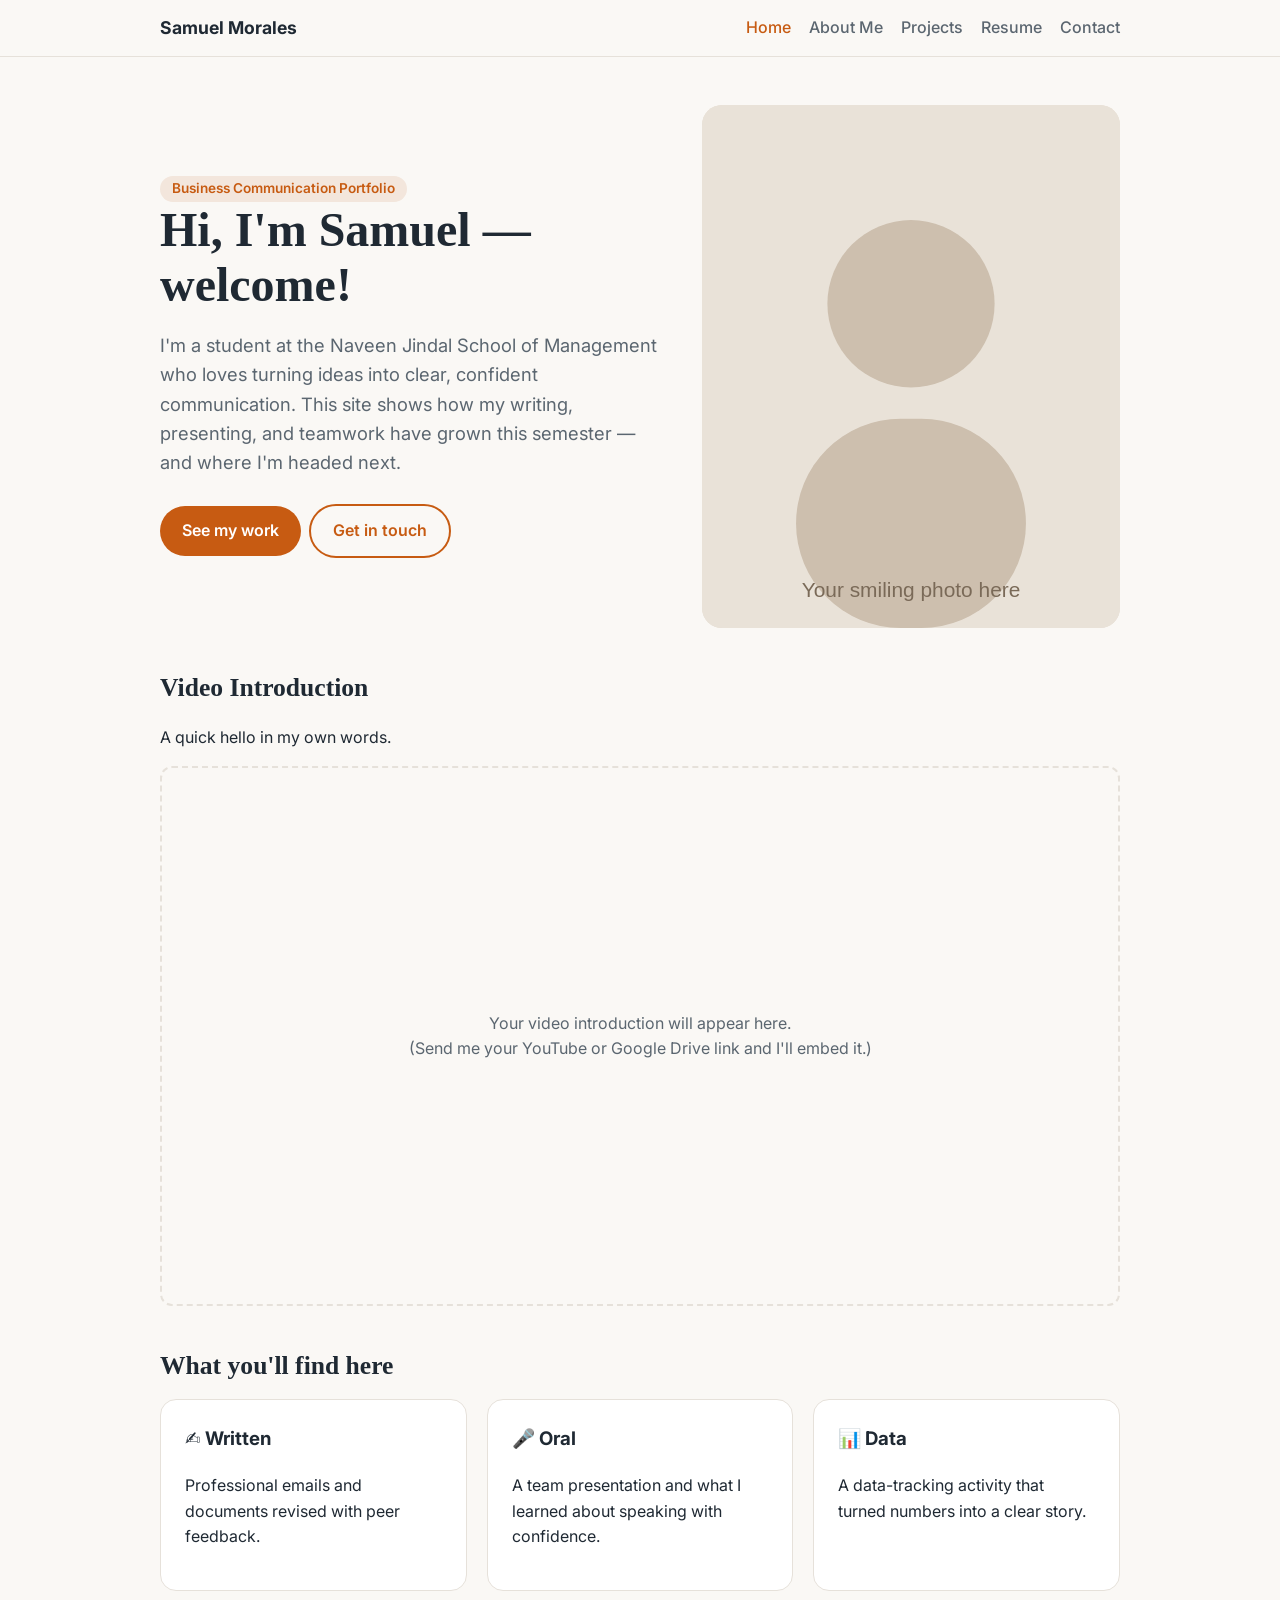
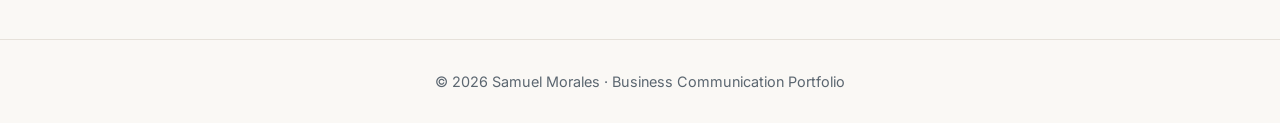
==== index.html @ 998b9010 "Draft portfolio website Co-Authored-By: Claude Opus 5.5 <noreply@anthropic.com>" ====
<!doctype html><html lang="en"><head><meta charset="utf-8"><meta name="viewport" content="width=device-width,initial-scale=1">
<title>Home | Samuel Morales</title><link rel="preconnect" href="https://fonts.googleapis.com"><link href="https://fonts.googleapis.com/css2?family=Inter:wght@400;500;600;700&display=swap" rel="stylesheet"><link rel="stylesheet" href="style.css"></head><body>
<header><nav><a class="brand" href="index.html">Samuel Morales</a><ul>
<li><a href="index.html" class="active">Home</a></li>
<li><a href="about.html">About Me</a></li>
<li><a href="projects.html">Projects</a></li>
<li><a href="resume.html">Resume</a></li>
<li><a href="contact.html">Contact</a></li>
</ul></nav></header><main>
<section class="hero">
<div>
<span class="tag">Business Communication Portfolio</span>
<h1>Hi, I'm Samuel — welcome!</h1>
<p class="lead">I'm a student at the Naveen Jindal School of Management who loves turning ideas into clear, confident communication. This site shows how my writing, presenting, and teamwork have grown this semester — and where I'm headed next.</p>
<a class="btn" href="projects.html">See my work</a><a class="btn ghost" href="contact.html">Get in touch</a>
</div>
<img src="images/headshot.svg" alt="Photo of Samuel smiling">
</section>
<h2>Video Introduction</h2>
<p>A quick hello in my own words.</p>
<!-- REPLACE: paste your YouTube video ID below (the part after watch?v=) -->
<div class="placeholder">Your video introduction will appear here.<br>(Send me your YouTube or Google Drive link and I'll embed it.)</div>
<h2>What you'll find here</h2>
<div class="grid">
<div class="card"><h3>✍️ Written</h3><p>Professional emails and documents revised with peer feedback.</p></div>
<div class="card"><h3>🎤 Oral</h3><p>A team presentation and what I learned about speaking with confidence.</p></div>
<div class="card"><h3>📊 Data</h3><p>A data-tracking activity that turned numbers into a clear story.</p></div>
</div>
</main><footer>© 2026 Samuel Morales · Business Communication Portfolio</footer></body></html>
---- style.css ----
:root{--bg:#faf8f5;--ink:#1f2933;--muted:#5b6670;--accent:#c75b12;--card:#fff;--line:#e6e1da}
*{box-sizing:border-box}
body{margin:0;font-family:"Inter",system-ui,-apple-system,sans-serif;background:var(--bg);color:var(--ink);line-height:1.6}
a{color:var(--accent)}
header{position:sticky;top:0;background:rgba(250,248,245,.94);backdrop-filter:blur(6px);border-bottom:1px solid var(--line);z-index:10}
nav{max-width:1000px;margin:auto;display:flex;flex-wrap:wrap;align-items:center;justify-content:space-between;padding:14px 20px;gap:10px}
.brand{font-weight:700;font-size:1.1rem;text-decoration:none;color:var(--ink)}
nav ul{list-style:none;display:flex;flex-wrap:wrap;gap:18px;margin:0;padding:0}
nav ul a{text-decoration:none;color:var(--muted);font-weight:500}
nav ul a.active,nav ul a:hover{color:var(--accent)}
main{max-width:1000px;margin:auto;padding:48px 20px}
h1{font-family:Georgia,serif;font-size:clamp(2rem,5vw,3rem);line-height:1.15;margin:0 0 12px}
h2{font-family:Georgia,serif;font-size:1.6rem;margin:40px 0 12px}
.hero{display:grid;grid-template-columns:1.2fr 1fr;gap:40px;align-items:center}
.hero img{width:100%;border-radius:20px;aspect-ratio:4/5;object-fit:cover;background:#e9e2d8}
.lead{font-size:1.15rem;color:var(--muted)}
.btn{display:inline-block;background:var(--accent);color:#fff;padding:12px 22px;border-radius:999px;text-decoration:none;font-weight:600;margin:8px 8px 0 0}
.btn.ghost{background:transparent;color:var(--accent);border:2px solid var(--accent)}
.grid{display:grid;grid-template-columns:repeat(auto-fit,minmax(260px,1fr));gap:20px}
.card{background:var(--card);border:1px solid var(--line);border-radius:16px;padding:24px}
.card h3{margin-top:0}
.video{aspect-ratio:16/9;width:100%;border:0;border-radius:16px;background:#ddd}
.placeholder{display:flex;align-items:center;justify-content:center;aspect-ratio:16/9;border:2px dashed var(--line);border-radius:12px;color:var(--muted);text-align:center;padding:16px;margin-bottom:14px}
.tag{display:inline-block;background:#f3e6dc;color:var(--accent);border-radius:999px;padding:2px 12px;font-size:.85rem;font-weight:600}
iframe.doc{width:100%;height:900px;border:1px solid var(--line);border-radius:12px;background:#fff}
footer{text-align:center;color:var(--muted);padding:30px 20px;border-top:1px solid var(--line);font-size:.9rem}
@media(max-width:720px){.hero{grid-template-columns:1fr}.hero img{max-width:360px}}
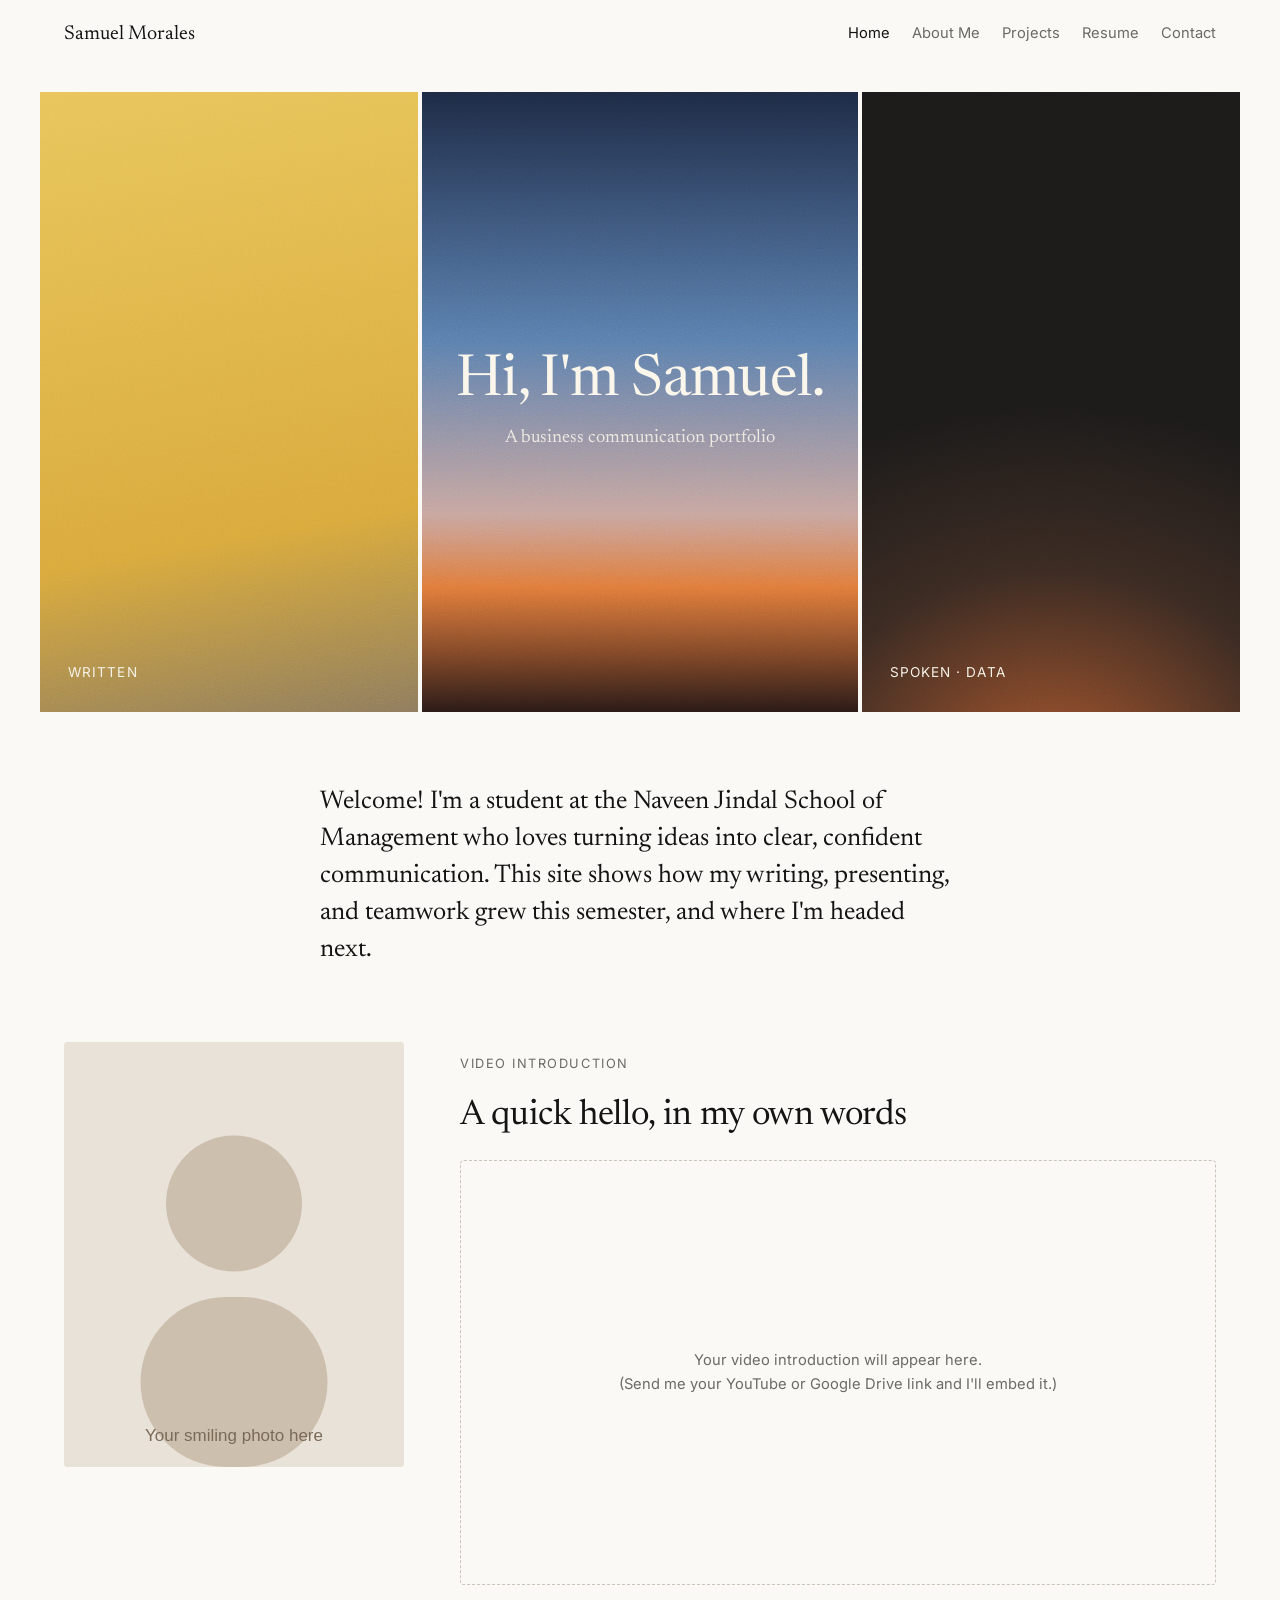
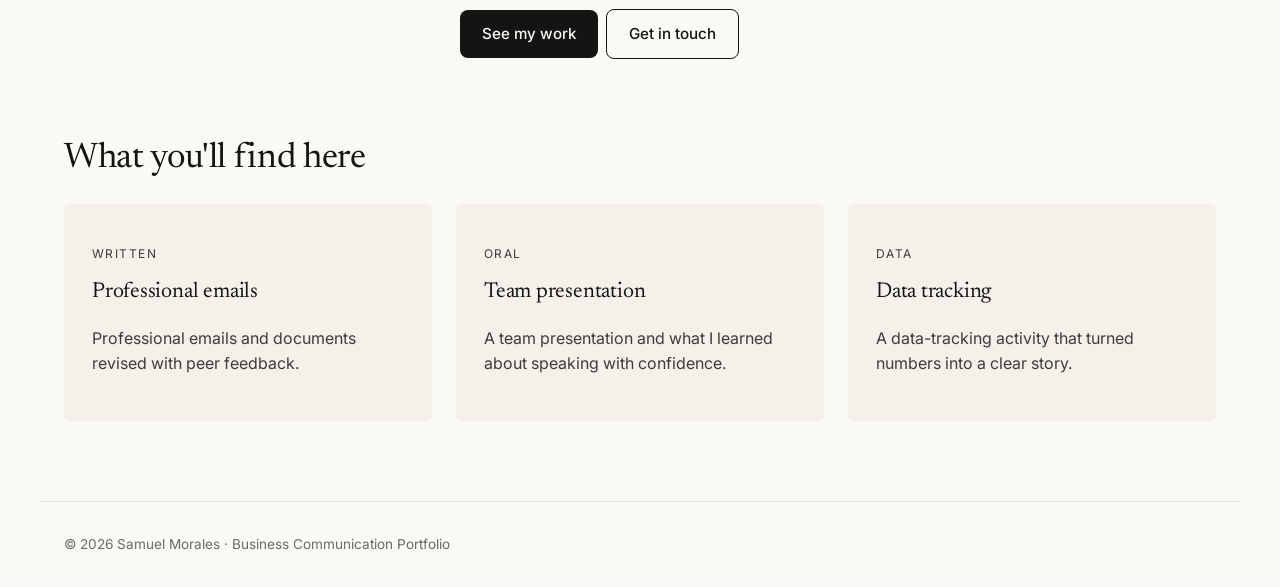
==== commit d6291f50: "Restyle with warm editorial look and color-panel hero Co-Authored-By: Claude Opus 5.5 <noreply@anthr" ====
--- a/index.html
+++ b/index.html
@@ -1,5 +1,5 @@
 <!doctype html><html lang="en"><head><meta charset="utf-8"><meta name="viewport" content="width=device-width,initial-scale=1">
-<title>Home | Samuel Morales</title><link rel="preconnect" href="https://fonts.googleapis.com"><link href="https://fonts.googleapis.com/css2?family=Inter:wght@400;500;600;700&display=swap" rel="stylesheet"><link rel="stylesheet" href="style.css"></head><body>
+<title>Home | Samuel Morales</title><link rel="preconnect" href="https://fonts.googleapis.com"><link href="https://fonts.googleapis.com/css2?family=Inter:wght@400;500;600&family=Newsreader:opsz,wght@6..72,400;6..72,500&display=swap" rel="stylesheet"><link rel="stylesheet" href="style.css"></head><body>
 <header><nav><a class="brand" href="index.html">Samuel Morales</a><ul>
 <li><a href="index.html" class="active">Home</a></li>
 <li><a href="about.html">About Me</a></li>
@@ -7,23 +7,25 @@
 <li><a href="resume.html">Resume</a></li>
 <li><a href="contact.html">Contact</a></li>
 </ul></nav></header><main>
-<section class="hero">
+<section class="triptych" aria-label="Welcome">
+<div class="panel p1"><span>Written</span></div>
+<div class="panel p2"><div><h1>Hi, I'm Samuel.</h1><p>A business communication portfolio</p></div></div>
+<div class="panel p3"><span>Spoken · Data</span></div>
+</section>
+<p class="prose">Welcome! I'm a student at the Naveen Jindal School of Management who loves turning ideas into clear, confident communication. This site shows how my writing, presenting, and teamwork grew this semester, and where I'm headed next.</p>
+<section class="split">
+<img class="photo" src="images/headshot.svg" alt="Photo of Samuel smiling">
 <div>
-<span class="tag">Business Communication Portfolio</span>
-<h1>Hi, I'm Samuel — welcome!</h1>
-<p class="lead">I'm a student at the Naveen Jindal School of Management who loves turning ideas into clear, confident communication. This site shows how my writing, presenting, and teamwork have grown this semester — and where I'm headed next.</p>
+<p class="kicker">Video introduction</p>
+<h2 style="margin-top:8px">A quick hello, in my own words</h2>
+<div class="placeholder">Your video introduction will appear here.<br>(Send me your YouTube or Google Drive link and I'll embed it.)</div>
 <a class="btn" href="projects.html">See my work</a><a class="btn ghost" href="contact.html">Get in touch</a>
 </div>
-<img src="images/headshot.svg" alt="Photo of Samuel smiling">
 </section>
-<h2>Video Introduction</h2>
-<p>A quick hello in my own words.</p>
-<!-- REPLACE: paste your YouTube video ID below (the part after watch?v=) -->
-<div class="placeholder">Your video introduction will appear here.<br>(Send me your YouTube or Google Drive link and I'll embed it.)</div>
 <h2>What you'll find here</h2>
 <div class="grid">
-<div class="card"><h3>✍️ Written</h3><p>Professional emails and documents revised with peer feedback.</p></div>
-<div class="card"><h3>🎤 Oral</h3><p>A team presentation and what I learned about speaking with confidence.</p></div>
-<div class="card"><h3>📊 Data</h3><p>A data-tracking activity that turned numbers into a clear story.</p></div>
+<div class="card"><p class="tag">Written</p><h3>Professional emails</h3><p>Professional emails and documents revised with peer feedback.</p></div>
+<div class="card"><p class="tag">Oral</p><h3>Team presentation</h3><p>A team presentation and what I learned about speaking with confidence.</p></div>
+<div class="card"><p class="tag">Data</p><h3>Data tracking</h3><p>A data-tracking activity that turned numbers into a clear story.</p></div>
 </div>
 </main><footer>© 2026 Samuel Morales · Business Communication Portfolio</footer></body></html>
--- a/style.css
+++ b/style.css
@@ -1,27 +1,42 @@
-:root{--bg:#faf8f5;--ink:#1f2933;--muted:#5b6670;--accent:#c75b12;--card:#fff;--line:#e6e1da}
+:root{--bg:#faf9f5;--ink:#141413;--muted:#6b6a65;--line:#e4e1d8;--accent:#b0522c;--card:#f3f1ea;
+--serif:"Newsreader",Georgia,"Times New Roman",serif;--sans:"Inter",system-ui,-apple-system,sans-serif}
 *{box-sizing:border-box}
-body{margin:0;font-family:"Inter",system-ui,-apple-system,sans-serif;background:var(--bg);color:var(--ink);line-height:1.6}
-a{color:var(--accent)}
-header{position:sticky;top:0;background:rgba(250,248,245,.94);backdrop-filter:blur(6px);border-bottom:1px solid var(--line);z-index:10}
-nav{max-width:1000px;margin:auto;display:flex;flex-wrap:wrap;align-items:center;justify-content:space-between;padding:14px 20px;gap:10px}
-.brand{font-weight:700;font-size:1.1rem;text-decoration:none;color:var(--ink)}
-nav ul{list-style:none;display:flex;flex-wrap:wrap;gap:18px;margin:0;padding:0}
-nav ul a{text-decoration:none;color:var(--muted);font-weight:500}
-nav ul a.active,nav ul a:hover{color:var(--accent)}
-main{max-width:1000px;margin:auto;padding:48px 20px}
-h1{font-family:Georgia,serif;font-size:clamp(2rem,5vw,3rem);line-height:1.15;margin:0 0 12px}
-h2{font-family:Georgia,serif;font-size:1.6rem;margin:40px 0 12px}
-.hero{display:grid;grid-template-columns:1.2fr 1fr;gap:40px;align-items:center}
-.hero img{width:100%;border-radius:20px;aspect-ratio:4/5;object-fit:cover;background:#e9e2d8}
-.lead{font-size:1.15rem;color:var(--muted)}
-.btn{display:inline-block;background:var(--accent);color:#fff;padding:12px 22px;border-radius:999px;text-decoration:none;font-weight:600;margin:8px 8px 0 0}
-.btn.ghost{background:transparent;color:var(--accent);border:2px solid var(--accent)}
-.grid{display:grid;grid-template-columns:repeat(auto-fit,minmax(260px,1fr));gap:20px}
-.card{background:var(--card);border:1px solid var(--line);border-radius:16px;padding:24px}
-.card h3{margin-top:0}
-.video{aspect-ratio:16/9;width:100%;border:0;border-radius:16px;background:#ddd}
-.placeholder{display:flex;align-items:center;justify-content:center;aspect-ratio:16/9;border:2px dashed var(--line);border-radius:12px;color:var(--muted);text-align:center;padding:16px;margin-bottom:14px}
-.tag{display:inline-block;background:#f3e6dc;color:var(--accent);border-radius:999px;padding:2px 12px;font-size:.85rem;font-weight:600}
-iframe.doc{width:100%;height:900px;border:1px solid var(--line);border-radius:12px;background:#fff}
-footer{text-align:center;color:var(--muted);padding:30px 20px;border-top:1px solid var(--line);font-size:.9rem}
-@media(max-width:720px){.hero{grid-template-columns:1fr}.hero img{max-width:360px}}
+body{margin:0;font-family:var(--sans);background:var(--bg);color:var(--ink);line-height:1.6;-webkit-font-smoothing:antialiased}
+a{color:inherit;text-underline-offset:3px}
+header{position:sticky;top:0;background:rgba(250,249,245,.92);backdrop-filter:blur(8px);z-index:10}
+nav{max-width:1200px;margin:auto;display:flex;flex-wrap:wrap;align-items:center;justify-content:space-between;padding:18px 24px;gap:12px}
+.brand{font-family:var(--serif);font-size:1.25rem;text-decoration:none}
+nav ul{list-style:none;display:flex;flex-wrap:wrap;gap:22px;margin:0;padding:0;font-size:.92rem}
+nav ul a{text-decoration:none;color:var(--muted)}
+nav ul a.active,nav ul a:hover{color:var(--ink)}
+main{max-width:1200px;margin:auto;padding:24px 24px 80px}
+h1,h2,h3{font-family:var(--serif);font-weight:400;letter-spacing:-.01em}
+h1{font-size:clamp(2.4rem,6vw,4.2rem);line-height:1.05;margin:56px 0 16px}
+h2{font-size:clamp(1.6rem,3vw,2.2rem);margin:72px 0 16px}
+h3{font-size:1.35rem;margin:0 0 8px}
+.lead,.prose{font-family:var(--serif);font-size:clamp(1.25rem,2.2vw,1.6rem);line-height:1.45;max-width:640px}
+.prose{margin:72px auto}
+.lead{color:var(--muted)}
+.kicker{font-size:.8rem;letter-spacing:.12em;text-transform:uppercase;color:var(--muted)}
+/* triptych hero */
+.triptych{display:grid;grid-template-columns:1fr 1.15fr 1fr;gap:4px;margin:0 -24px;height:min(72vh,620px)}
+.panel{position:relative;overflow:hidden;display:flex;align-items:flex-end;padding:28px;color:#f6f1e7}
+.panel::after{content:"";position:absolute;inset:0;opacity:.18;mix-blend-mode:overlay;background-image:url("data:image/svg+xml,%3Csvg xmlns='http://www.w3.org/2000/svg' width='160' height='160'%3E%3Cfilter id='n'%3E%3CfeTurbulence type='fractalNoise' baseFrequency='.85' numOctaves='3'/%3E%3C/filter%3E%3Crect width='100%25' height='100%25' filter='url(%23n)'/%3E%3C/svg%3E")}
+.p1{background:linear-gradient(170deg,#e8c55a,#d9a93c 70%,#8d7a5c)}
+.p2{background:linear-gradient(180deg,#1d2a44 0%,#5a7fae 40%,#c7a6a0 68%,#e07a3a 80%,#2a1a17 100%);align-items:center;justify-content:center;text-align:center}
+.p3{background:radial-gradient(120% 60% at 50% 110%,#a4552c,#3a2a22 55%,#1b1a19)}
+.panel span{position:relative;z-index:1;font-size:.85rem;letter-spacing:.08em;text-transform:uppercase}
+.p2 h1{position:relative;z-index:1;margin:0;color:#fbf6ec;font-size:clamp(2rem,4.5vw,3.6rem)}
+.p2 p{position:relative;z-index:1;margin:10px 0 0;font-family:var(--serif);font-size:1.15rem;opacity:.9}
+.photo{width:100%;max-width:340px;aspect-ratio:4/5;object-fit:cover;border-radius:4px;background:#e9e4d8}
+.split{display:grid;grid-template-columns:340px 1fr;gap:56px;align-items:start}
+.btn{display:inline-block;background:var(--ink);color:var(--bg);padding:12px 22px;border-radius:8px;text-decoration:none;font-weight:500;margin:8px 8px 0 0;font-size:.95rem}
+.btn.ghost{background:transparent;color:var(--ink);border:1px solid var(--ink)}
+.grid{display:grid;grid-template-columns:repeat(auto-fit,minmax(260px,1fr));gap:24px}
+.card{background:var(--card);border-radius:6px;padding:28px}
+.card p{color:#3d3c38}
+.placeholder{display:flex;align-items:center;justify-content:center;aspect-ratio:16/9;border:1px dashed #c9c5ba;border-radius:4px;color:var(--muted);text-align:center;padding:16px;margin-bottom:16px;font-size:.92rem}
+.tag{font-size:.75rem;letter-spacing:.12em;text-transform:uppercase;color:var(--accent)}
+iframe.doc{width:100%;height:900px;border:1px solid var(--line);border-radius:6px;background:#fff}
+footer{max-width:1200px;margin:auto;color:var(--muted);padding:32px 24px;border-top:1px solid var(--line);font-size:.85rem}
+@media(max-width:760px){.triptych{grid-template-columns:1fr;height:auto}.p1,.p3{height:120px}.p2{height:380px}.split{grid-template-columns:1fr}}
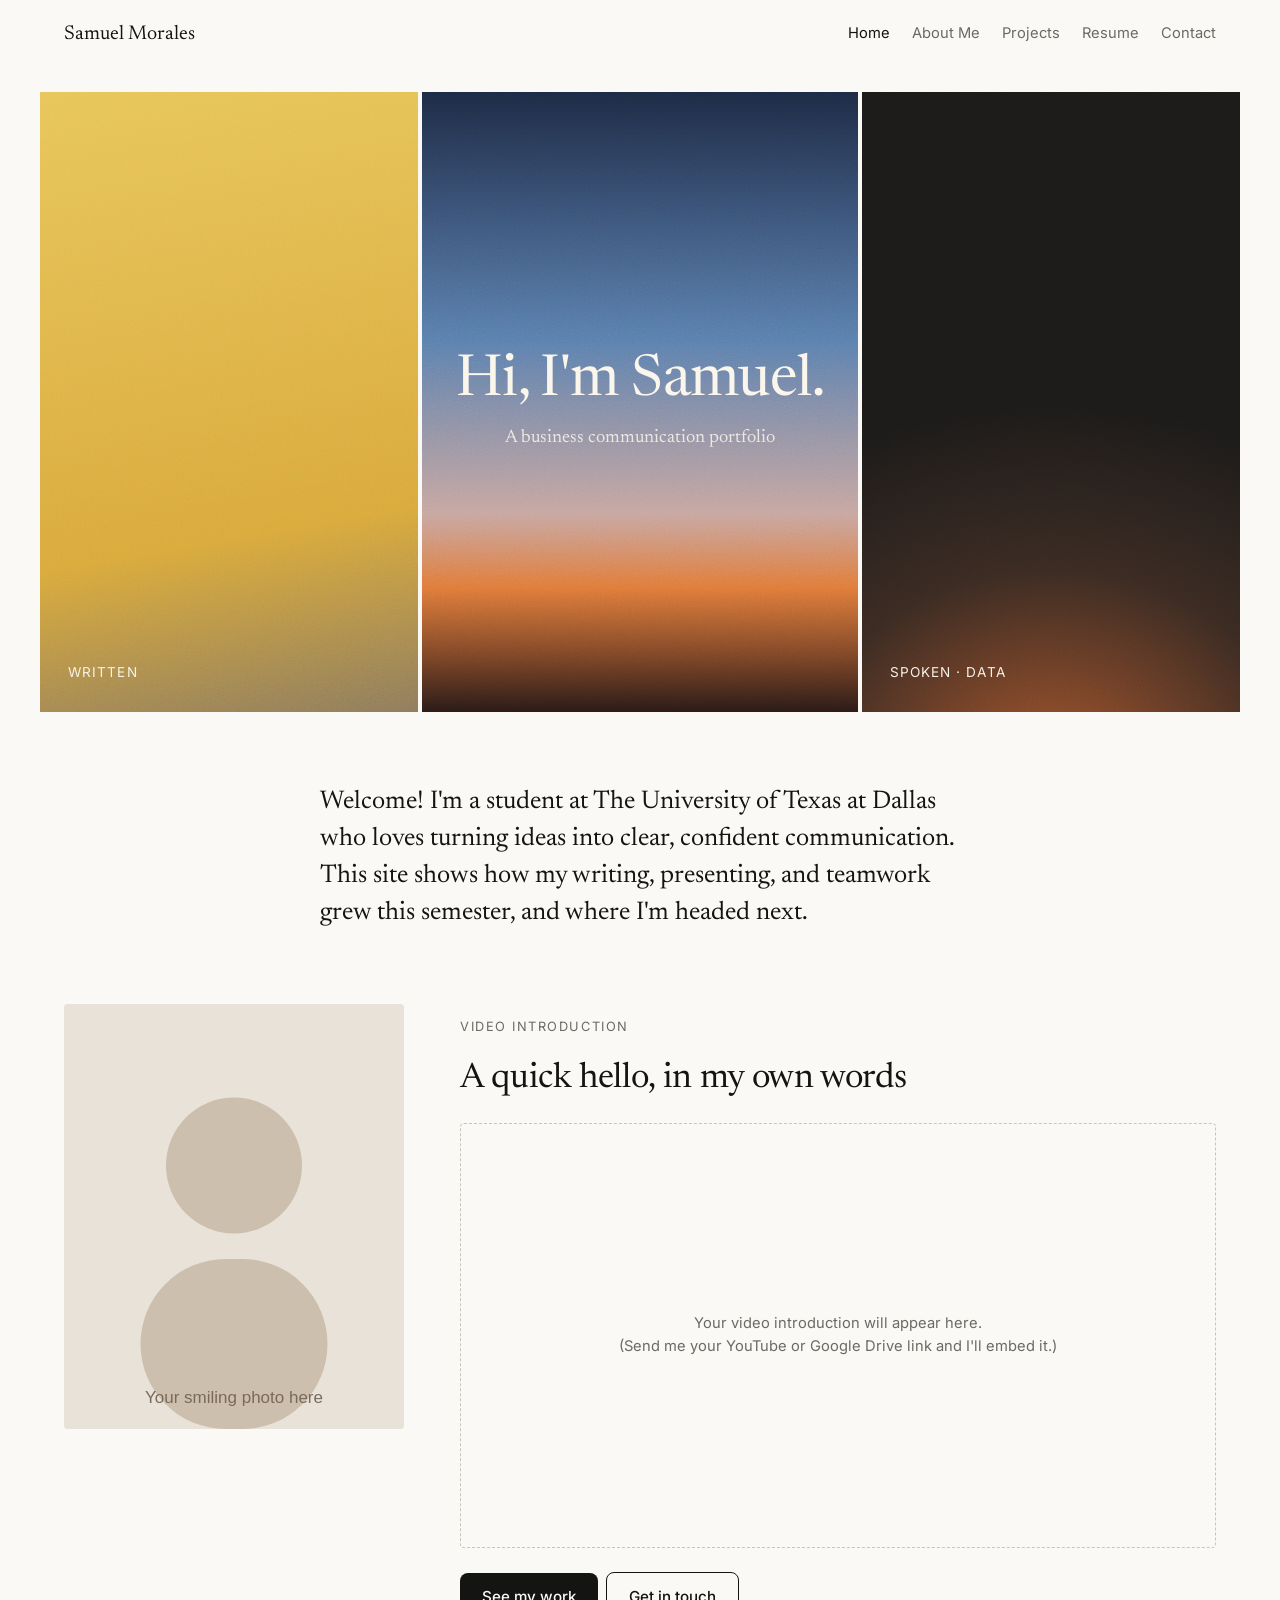
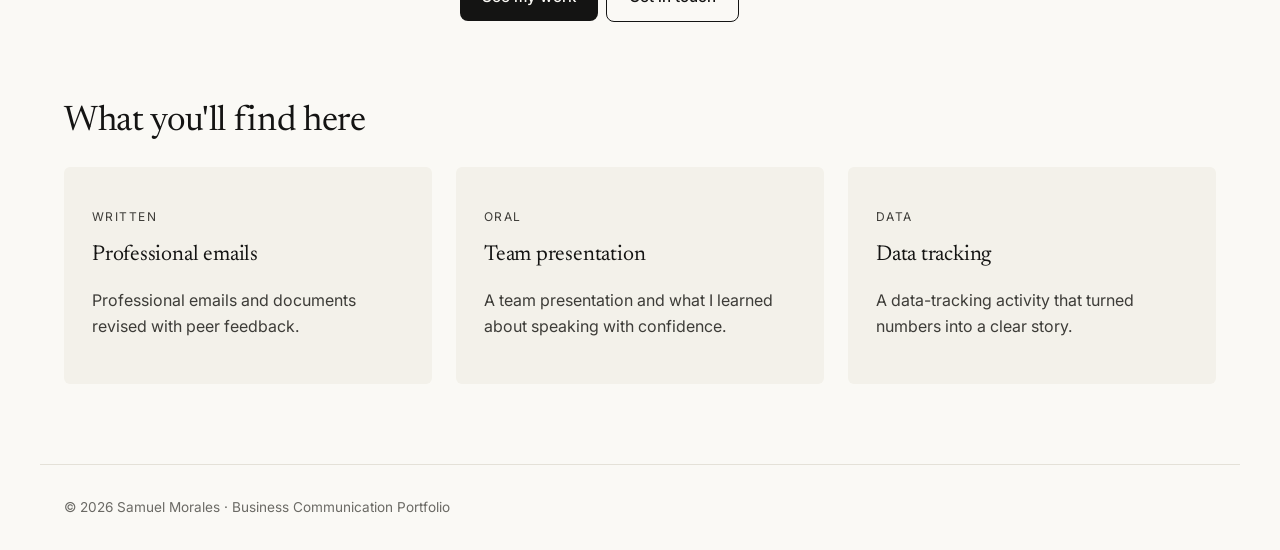
==== commit ee418f84: "Home: say The University of Texas at Dallas Co-Authored-By: Claude Opus 5.5 <noreply@anthropic.com>" ====
--- a/index.html
+++ b/index.html
@@ -1,5 +1,5 @@
 <!doctype html><html lang="en"><head><meta charset="utf-8"><meta name="viewport" content="width=device-width,initial-scale=1">
-<title>Home | Samuel Morales</title><link rel="preconnect" href="https://fonts.googleapis.com"><link href="https://fonts.googleapis.com/css2?family=Inter:wght@400;500;600&family=Newsreader:opsz,wght@6..72,400;6..72,500&display=swap" rel="stylesheet"><link rel="stylesheet" href="style.css"></head><body>
+<title>Home | Samuel Morales</title><link rel="preconnect" href="https://fonts.googleapis.com"><link href="https://fonts.googleapis.com/css2?family=Inter:wght@400;500;600&family=Newsreader:opsz,wght@6..72,400;6..72,500&display=swap" rel="stylesheet"><link rel="stylesheet" href="style.css?v=1794825120"></head><body>
 <header><nav><a class="brand" href="index.html">Samuel Morales</a><ul>
 <li><a href="index.html" class="active">Home</a></li>
 <li><a href="about.html">About Me</a></li>
@@ -12,7 +12,7 @@
 <div class="panel p2"><div><h1>Hi, I'm Samuel.</h1><p>A business communication portfolio</p></div></div>
 <div class="panel p3"><span>Spoken · Data</span></div>
 </section>
-<p class="prose">Welcome! I'm a student at the Naveen Jindal School of Management who loves turning ideas into clear, confident communication. This site shows how my writing, presenting, and teamwork grew this semester, and where I'm headed next.</p>
+<p class="prose">Welcome! I'm a student at The University of Texas at Dallas who loves turning ideas into clear, confident communication. This site shows how my writing, presenting, and teamwork grew this semester, and where I'm headed next.</p>
 <section class="split">
 <img class="photo" src="images/headshot.svg" alt="Photo of Samuel smiling">
 <div>
--- a/style.css
+++ b/style.css
@@ -40,3 +40,60 @@
 iframe.doc{width:100%;height:900px;border:1px solid var(--line);border-radius:6px;background:#fff}
 footer{max-width:1200px;margin:auto;color:var(--muted);padding:32px 24px;border-top:1px solid var(--line);font-size:.85rem}
 @media(max-width:760px){.triptych{grid-template-columns:1fr;height:auto}.p1,.p3{height:120px}.p2{height:380px}.split{grid-template-columns:1fr}}
+.project{padding:56px 0;border-top:1px solid var(--line)}
+.project:first-of-type{border-top:0}
+.project-head{display:grid;grid-template-columns:1fr 1fr;gap:40px;align-items:end;margin-bottom:28px}
+.project-head h2{margin:6px 0 0}
+.slides{display:flex;gap:16px;overflow-x:auto;scroll-snap-type:x mandatory;padding-bottom:12px}
+.slides img{flex:0 0 min(78%,560px);scroll-snap-align:start;border-radius:6px;border:1px solid var(--line);aspect-ratio:16/9;object-fit:cover}
+.reflect{display:grid;grid-template-columns:repeat(auto-fit,minmax(240px,1fr));gap:24px;margin-top:28px}
+.reflect h3{font-size:1.1rem}
+.reflect p{margin:0;color:#3d3c38}
+.todo{color:var(--accent)}
+@media(max-width:760px){.project-head{grid-template-columns:1fr;gap:8px}}
+.docs{display:grid;grid-template-columns:1fr 1fr;gap:24px}
+.docs figure{margin:0}
+.docs img{width:100%;border:1px solid var(--line);border-radius:6px;box-shadow:0 8px 24px rgba(20,20,19,.06);background:#fff}
+.docs figcaption{font-size:.85rem;color:var(--muted);margin-top:8px}
+@media(max-width:760px){.docs{grid-template-columns:1fr}}
+.stats{display:grid;grid-template-columns:repeat(auto-fit,minmax(160px,1fr));gap:16px;margin:8px 0 28px}
+.stat{background:var(--card);border-radius:6px;padding:20px}
+.stat b{display:block;font-family:var(--serif);font-weight:400;font-size:2rem;line-height:1.1}
+.stat span{font-size:.85rem;color:var(--muted)}
+.shots{display:grid;grid-template-columns:repeat(3,1fr);gap:20px}
+.shots figure{margin:0}
+.shots img{width:100%;border-radius:6px;border:1px solid var(--line)}
+.shots figcaption{font-size:.85rem;color:var(--muted);margin-top:6px}
+@media(max-width:760px){.shots{grid-template-columns:1fr}}
+.timeline{list-style:none;margin:0 0 32px;padding:0;display:grid;grid-template-columns:repeat(auto-fit,minmax(200px,1fr));gap:0;border-top:2px solid var(--ink)}
+.timeline li{padding:14px 18px 0 0;position:relative}
+.timeline li::before{content:"";position:absolute;top:-7px;left:0;width:12px;height:12px;border-radius:50%;background:var(--bg);border:2px solid var(--ink)}
+.timeline .when{font-size:.8rem;letter-spacing:.08em;text-transform:uppercase;color:var(--muted);display:block;margin-top:6px}
+.timeline b{font-family:var(--serif);font-weight:400;font-size:1.2rem;display:block}
+.timeline li.gap::before{border-style:dashed;border-color:var(--muted)}
+.tags{display:flex;flex-wrap:wrap;gap:10px;margin-top:12px}
+.tags span{background:var(--card);border:1px solid var(--line);border-radius:999px;padding:6px 14px;font-size:.92rem}
+.path{display:grid;grid-template-columns:repeat(auto-fit,minmax(180px,1fr));gap:16px;margin-top:16px}
+.path div{background:var(--card);border-radius:6px;padding:20px}
+.path div.goal{background:var(--ink);color:var(--bg)}
+.path small{display:block;font-size:.75rem;letter-spacing:.12em;text-transform:uppercase;opacity:.7;margin-bottom:6px}
+.path b{font-family:var(--serif);font-weight:400;font-size:1.3rem}
+.fields{display:grid;grid-template-columns:repeat(auto-fit,minmax(250px,1fr));gap:20px;margin-top:16px}
+.field{background:var(--card);border-radius:6px;padding:24px}
+.field ul{list-style:none;margin:10px 0 0;padding:0}
+.field li{padding:8px 0;border-top:1px solid var(--line)}
+.field li:first-child{border-top:0}
+.field li b{font-weight:600;display:block}
+.field li span{font-size:.85rem;color:var(--muted)}
+.skills{display:flex;flex-wrap:wrap;gap:10px;margin-top:16px}
+.skills span{background:var(--ink);color:var(--bg);border-radius:999px;padding:6px 14px;font-size:.9rem}
+.field li span{display:block;margin-top:6px}
+.field .learned{margin:14px 0 0;padding-top:14px;border-top:1px solid var(--line);color:#3d3c38}
+.field .learned b{display:block;font-size:.75rem;letter-spacing:.12em;text-transform:uppercase;color:var(--muted);font-weight:500;margin-bottom:4px}
+.jobs{list-style:none;margin:16px 0 0;padding:0;max-width:820px}
+.jobs li{display:grid;grid-template-columns:1fr auto;gap:4px 24px;padding:16px 0;border-top:1px solid var(--line)}
+.jobs li:last-child{border-bottom:1px solid var(--line)}
+.jobs b{font-weight:600}
+.jobs .co{color:var(--muted);grid-column:1}
+.jobs .dt{grid-column:2;grid-row:1/span 2;color:var(--muted);font-size:.9rem;text-align:right;white-space:nowrap}
+@media(max-width:560px){.jobs li{grid-template-columns:1fr}.jobs .dt{grid-column:1;grid-row:auto;text-align:left}}
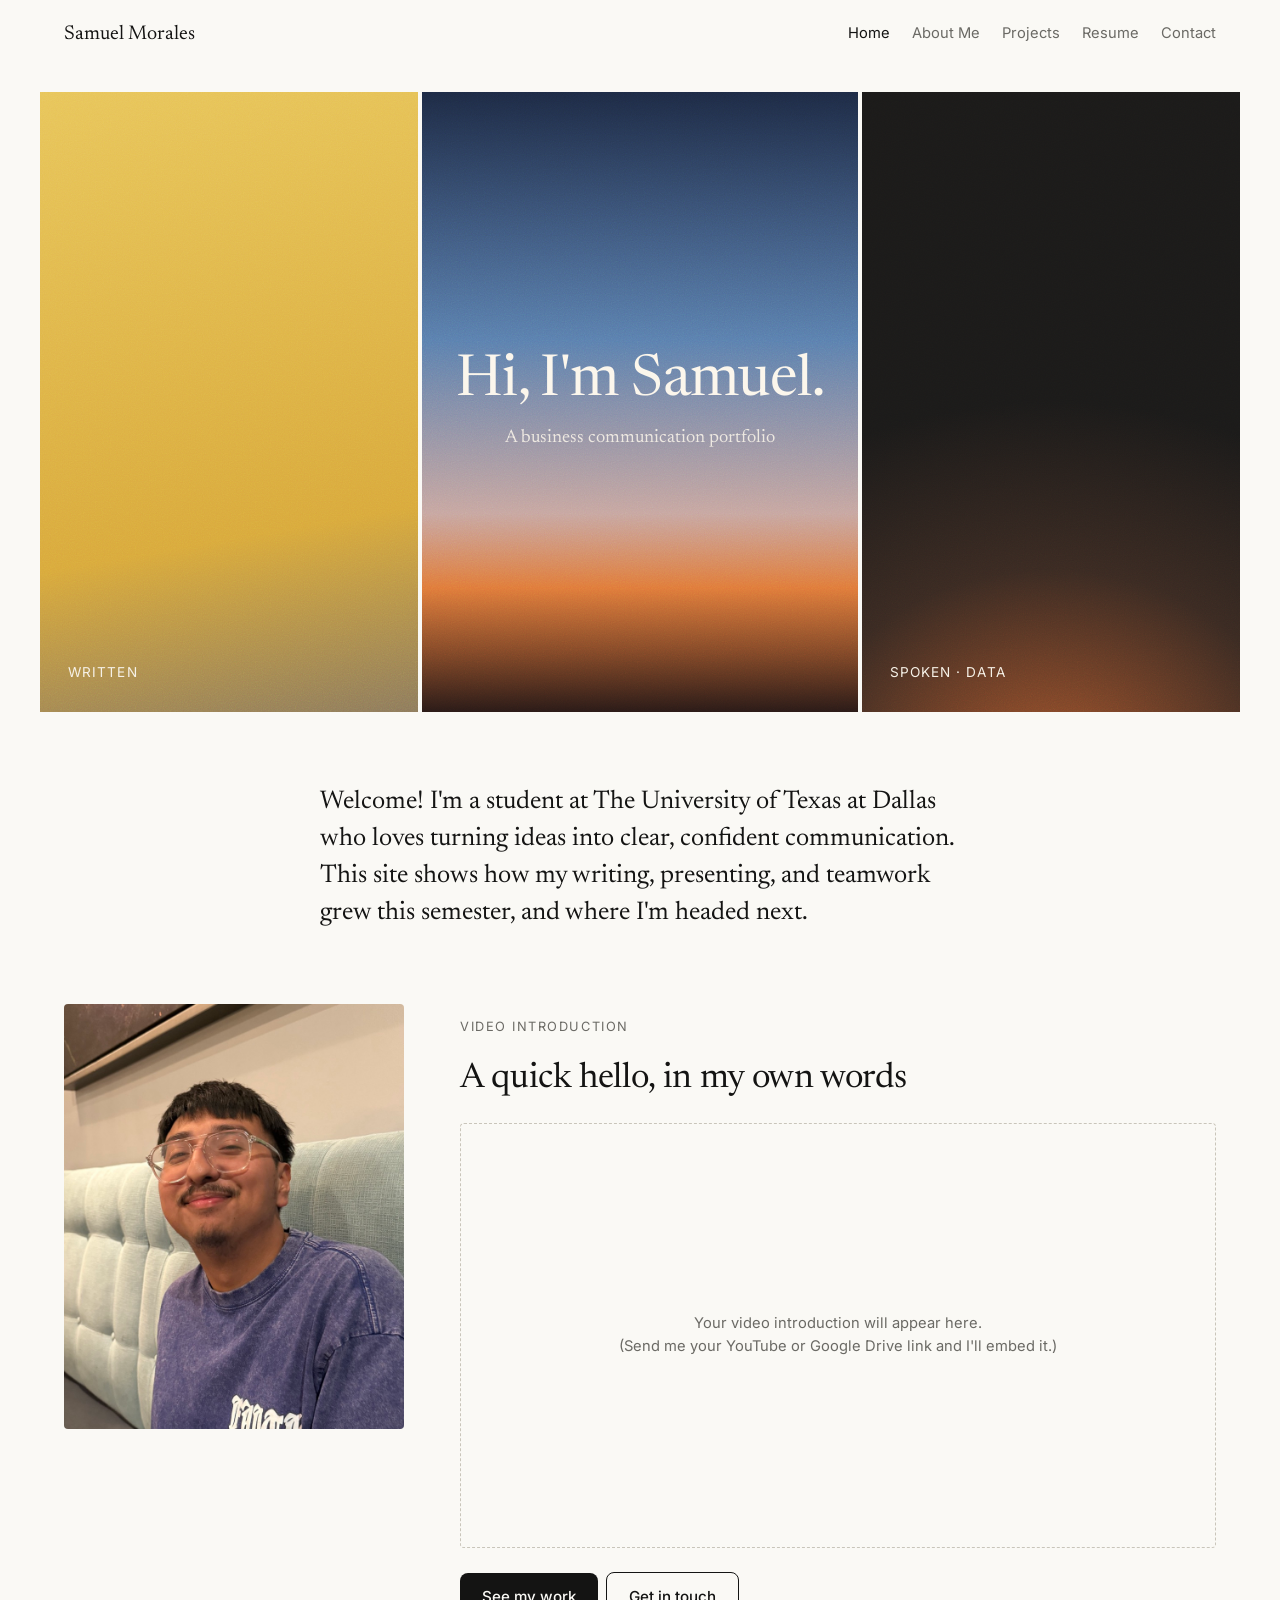
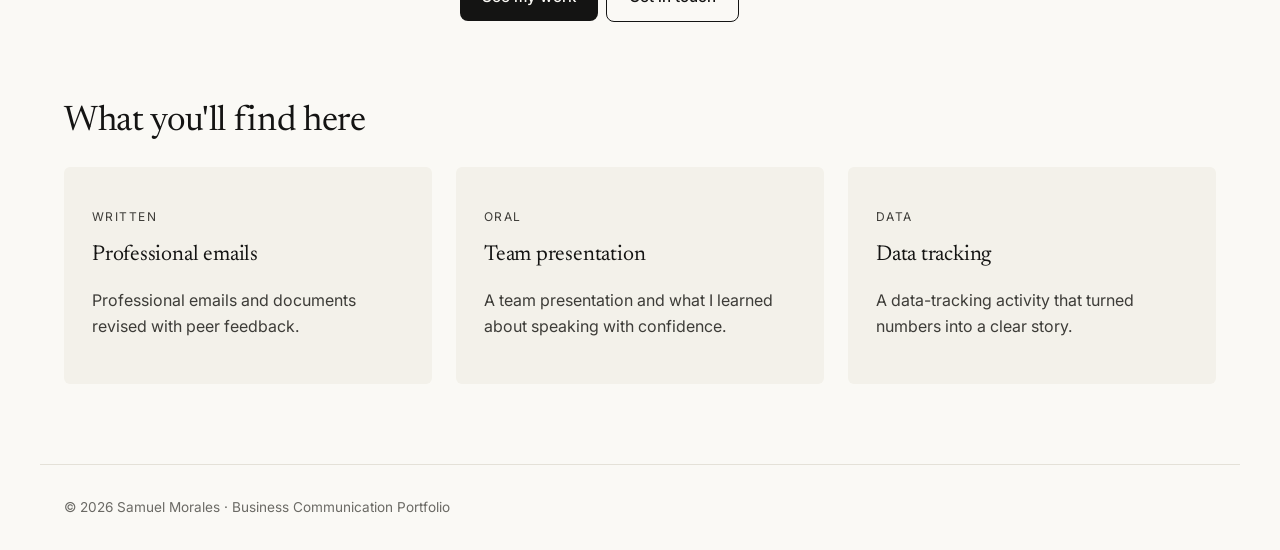
==== commit f33a2c6f: "Home: add Samuel's photo Co-Authored-By: Claude Opus 5.5 <noreply@anthropic.com>" ====
--- a/index.html
+++ b/index.html
@@ -14,7 +14,7 @@
 </section>
 <p class="prose">Welcome! I'm a student at The University of Texas at Dallas who loves turning ideas into clear, confident communication. This site shows how my writing, presenting, and teamwork grew this semester, and where I'm headed next.</p>
 <section class="split">
-<img class="photo" src="images/headshot.svg" alt="Photo of Samuel smiling">
+<img class="photo" src="images/samuel.jpg" alt="Photo of Samuel smiling">
 <div>
 <p class="kicker">Video introduction</p>
 <h2 style="margin-top:8px">A quick hello, in my own words</h2>
